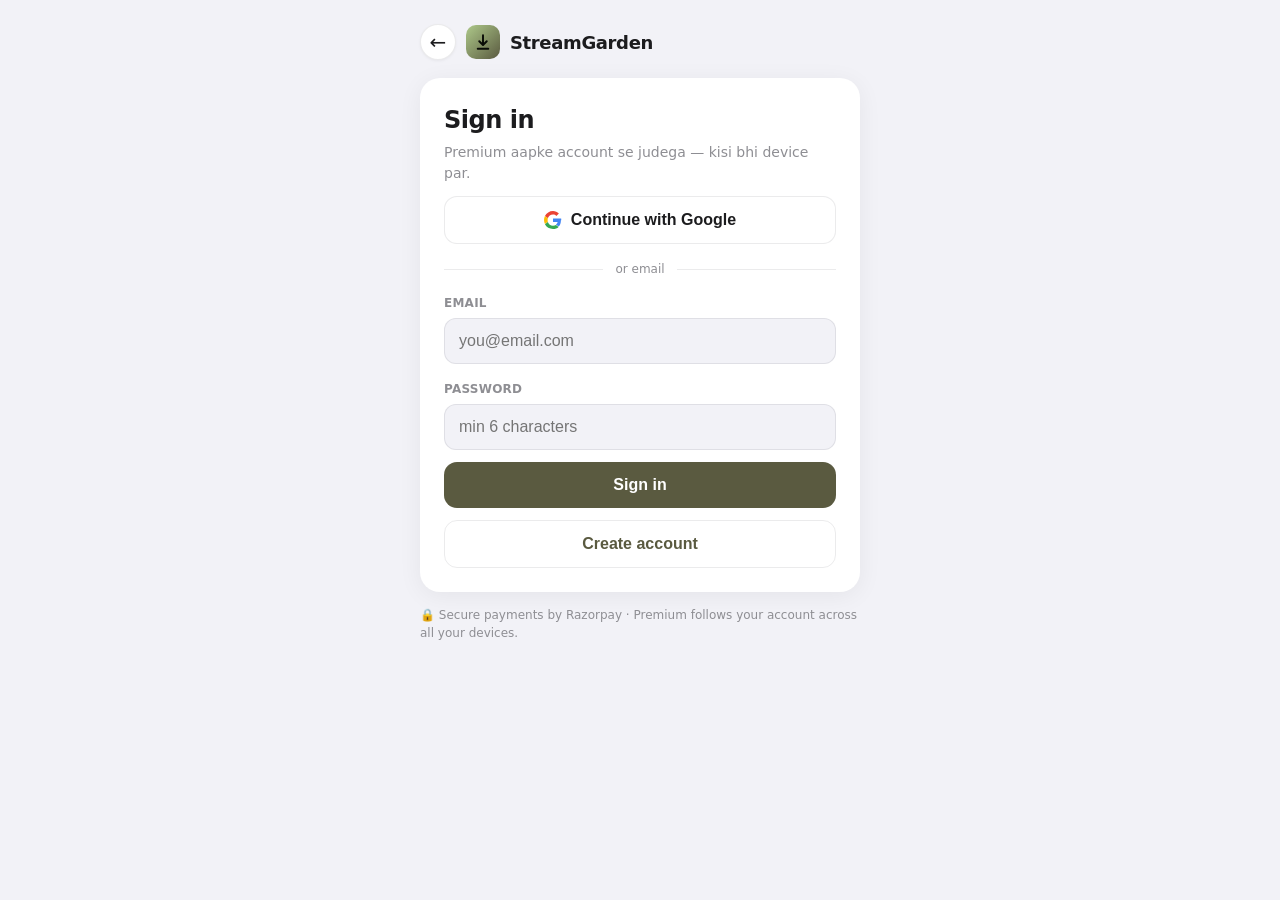
==== account.html @ 0f241e37 "account: add back/home button Co-Authored-By: Claude Opus 4.8 <noreply@anthropic.com>" ====
<!doctype html>
<html lang="en">
<head>
<meta charset="utf-8">
<meta name="viewport" content="width=device-width, initial-scale=1">
<title>StreamGarden — Account</title>
<meta name="description" content="Sign in to StreamGarden, manage your Premium plan and download the app.">
<script src="https://checkout.razorpay.com/v1/checkout.js"></script>
<style>
  :root{--bg:#F2F2F7;--card:#fff;--ink:#1C1C1E;--sub:#8E8E93;--accent:#5A5A40;--accent2:#8B9B6A;--good:#34C759;--bad:#FF3B30;--gold:#B7791F;--line:rgba(60,60,67,.1)}
  @media(prefers-color-scheme:dark){:root{--bg:#0A0C07;--card:#17170F;--ink:#F2F1E8;--sub:#98988F;--line:rgba(255,255,255,.1)}}
  *{box-sizing:border-box;margin:0;-webkit-tap-highlight-color:transparent}
  body{background:var(--bg);color:var(--ink);font:16px/1.5 -apple-system,"SF Pro Text",system-ui,"Segoe UI",sans-serif;-webkit-font-smoothing:antialiased;min-height:100vh;display:flex;flex-direction:column;align-items:center;padding:24px 16px 48px}
  .top{width:100%;max-width:440px;display:flex;align-items:center;gap:10px;margin-bottom:18px}
  .back{width:36px;height:36px;border-radius:50%;background:var(--card);border:1px solid var(--line);display:flex;align-items:center;justify-content:center;text-decoration:none;color:var(--ink);font-size:20px;flex-shrink:0;box-shadow:0 1px 3px rgba(0,0,0,.05)}
  .back:active{transform:scale(.94)}
  .homelink{display:flex;align-items:center;gap:10px;text-decoration:none;color:inherit}
  .logo{width:34px;height:34px;border-radius:10px;background:linear-gradient(135deg,#AEC98A,#5A5A40);display:flex;align-items:center;justify-content:center}
  .brand{font-weight:700;font-size:18px;letter-spacing:-.02em}
  .card{background:var(--card);border-radius:20px;padding:24px;max-width:440px;width:100%;box-shadow:0 4px 24px rgba(0,0,0,.06)}
  h1{font-size:24px;font-weight:700;letter-spacing:-.02em}
  .sub{color:var(--sub);font-size:14px;margin-top:4px}
  label{display:block;font-size:12px;font-weight:600;text-transform:uppercase;color:var(--sub);letter-spacing:.02em;margin:16px 0 6px}
  input{width:100%;background:var(--bg);color:var(--ink);border:1px solid var(--line);border-radius:12px;padding:13px 14px;font-size:16px;outline:none;transition:border-color .15s,box-shadow .15s}
  input:focus{border-color:var(--accent2);box-shadow:0 0 0 3.5px rgba(139,155,106,.18)}
  button{width:100%;margin-top:12px;border:0;border-radius:13px;padding:14px;font-size:16px;font-weight:600;background:var(--accent);color:#fff;cursor:pointer;transition:opacity .15s,transform .1s;display:flex;align-items:center;justify-content:center;gap:9px}
  button:active{transform:scale(.98);opacity:.9} button[disabled]{opacity:.5}
  button.ghost{background:transparent;color:var(--accent);border:1px solid var(--line)}
  button.google{background:#fff;color:#1C1C1E;border:1px solid var(--line)}
  button.gold{background:var(--gold)}
  .divider{display:flex;align-items:center;gap:12px;color:var(--sub);font-size:12px;margin:16px 0 4px}
  .divider::before,.divider::after{content:"";flex:1;height:1px;background:var(--line)}
  .row{display:flex;justify-content:space-between;align-items:center;padding:13px 0;border-bottom:1px solid var(--line);font-size:15px}
  .row:last-of-type{border-bottom:0}
  .row .k{color:var(--sub);font-size:13px} .row .v{font-weight:600;text-align:right;word-break:break-word;max-width:60%}
  .badge{display:inline-flex;align-items:center;gap:5px;font-weight:700;font-size:12px;padding:4px 10px;border-radius:999px}
  .badge.prem{background:rgba(183,121,31,.14);color:var(--gold)} .badge.free{background:rgba(120,120,128,.14);color:var(--sub)}
  .out{margin-top:14px;font-size:14px;padding:12px 14px;border-radius:12px;display:none}
  .out.ok{display:block;background:rgba(52,199,89,.12);color:var(--good)}
  .out.err{display:block;background:rgba(255,59,48,.12);color:var(--bad)}
  .hint{margin-top:14px;font-size:12px;color:var(--sub);line-height:1.5}
  .price{font-size:15px;color:var(--sub);margin-top:2px}
  .avatar{width:52px;height:52px;border-radius:50%;background:linear-gradient(135deg,#AEC98A,#5A5A40);display:flex;align-items:center;justify-content:center;color:#fff;font-weight:700;font-size:20px;flex-shrink:0}
  .namebox{display:flex;align-items:center;gap:13px;margin-bottom:4px}
  .pencil{background:none;border:0;padding:6px;width:auto;margin:0;color:var(--sub);cursor:pointer}
  .getapp{margin-top:16px;padding:16px;background:var(--bg);border-radius:14px}
  .getapp h3{font-size:15px;font-weight:700} .getapp p{font-size:13px;color:var(--sub);margin-top:3px}
  a.applink{display:block;text-align:center;margin-top:10px;background:var(--accent);color:#fff;text-decoration:none;border-radius:11px;padding:12px;font-weight:600;font-size:15px}
  .hidden{display:none}
</style>
</head>
<body>
  <div class="top">
    <a href="/" class="back" title="Back to home" aria-label="Back">←</a>
    <a href="/" class="homelink">
      <span class="logo"><svg width="18" height="18" viewBox="0 0 24 24" fill="none" stroke="#0A0C07" stroke-width="2.6" stroke-linecap="round" stroke-linejoin="round"><path d="M12 3v12"/><path d="m7 11 5 5 5-5"/><path d="M5 21h14"/></svg></span>
      <span class="brand">StreamGarden</span>
    </a>
  </div>

  <!-- SIGNED OUT -->
  <div id="out_card" class="card">
    <h1>Sign in</h1>
    <div class="sub">Premium aapke account se judega — kisi bhi device par.</div>
    <button class="google" id="googleBtn">
      <svg width="18" height="18" viewBox="0 0 48 48"><path fill="#EA4335" d="M24 9.5c3.5 0 6.6 1.2 9 3.6l6.7-6.7C35.6 2.4 30.1 0 24 0 14.6 0 6.4 5.4 2.5 13.3l7.8 6c1.9-5.6 7.1-9.8 13.7-9.8z"/><path fill="#4285F4" d="M46.1 24.6c0-1.6-.1-3.1-.4-4.6H24v9.1h12.4c-.5 2.9-2.1 5.3-4.6 7l7.1 5.5c4.2-3.9 6.2-9.6 6.2-17z"/><path fill="#FBBC05" d="M10.3 28.7c-.5-1.4-.7-2.9-.7-4.7s.3-3.3.7-4.7l-7.8-6C1 16.6 0 20.2 0 24s1 7.4 2.5 10.7l7.8-6z"/><path fill="#34A853" d="M24 48c6.1 0 11.3-2 15-5.5l-7.1-5.5c-2 1.4-4.6 2.2-7.9 2.2-6.6 0-11.8-4.2-13.7-9.8l-7.8 6C6.4 42.6 14.6 48 24 48z"/></svg>
      Continue with Google
    </button>
    <div class="divider">or email</div>
    <label>Email</label>
    <input id="email" type="email" placeholder="you@email.com" autocomplete="email">
    <label>Password</label>
    <input id="pw" type="password" placeholder="min 6 characters" autocomplete="current-password">
    <button id="signinBtn">Sign in</button>
    <button id="signupBtn" class="ghost">Create account</button>
    <div id="out1" class="out"></div>
  </div>

  <!-- SIGNED IN -->
  <div id="in_card" class="card hidden">
    <h1 id="welcomeHead" style="margin-bottom:4px">Welcome 🌱</h1>
    <div class="sub" id="welcomeSub" style="margin-bottom:16px">Your StreamGarden account</div>
    <div class="namebox">
      <div class="avatar" id="avatar">?</div>
      <div style="flex:1;min-width:0">
        <div id="nameRow" style="display:flex;align-items:center;gap:6px">
          <b id="uName" style="font-size:18px">You</b>
          <button class="pencil" id="editBtn" title="Edit name">✏️</button>
        </div>
        <div class="sub" id="uEmail" style="margin:0;overflow:hidden;text-overflow:ellipsis;white-space:nowrap"></div>
      </div>
    </div>
    <div id="nameEdit" class="hidden">
      <input id="nameInput" placeholder="Your name" maxlength="40">
      <button id="saveNameBtn">Save name</button>
    </div>

    <div style="margin-top:16px">
      <div class="row"><span class="k">Plan</span><span class="v"><span id="planBadge" class="badge free">Free</span></span></div>
      <div class="row" id="expRow" style="display:none"><span class="k">Valid till</span><span class="v" id="expDate">—</span></div>
      <div class="row"><span class="k">Account id</span><span class="v" style="font-family:ui-monospace,monospace;font-size:12px" id="uId">—</span></div>
    </div>

    <div id="buyWrap">
      <button id="buyBtn" class="gold">Get Premium — ₹99/year</button>
      <div class="price" style="text-align:center">Full quality · MP3 · no filename branding</div>
    </div>

    <div id="receiptWrap" class="hidden">
      <button id="receiptBtn" class="ghost">Download receipt</button>
    </div>

    <button id="signoutBtn" class="ghost" style="margin-top:14px">Sign out</button>

    <div id="getapp" class="getapp hidden">
      <h3>🎉 Premium active!</h3>
      <p>Ab StreamGarden app me isi email se sign in karo — Premium turant unlock.</p>
      <a class="applink" href="/StreamGarden.apk">📥 Download the Android app</a>
    </div>
    <div id="out2" class="out"></div>
  </div>

  <div class="hint" style="max-width:440px">🔒 Secure payments by Razorpay · Premium follows your account across all your devices.</div>

<script>
const SUPA='https://befdjbbzuyzjlyrckkxj.supabase.co';
const ANON='eyJhbGciOiJIUzI1NiIsInR5cCI6IkpXVCJ9.eyJpc3MiOiJzdXBhYmFzZSIsInJlZiI6ImJlZmRqYmJ6dXl6amx5cmNra3hqIiwicm9sZSI6ImFub24iLCJpYXQiOjE3ODQwMDIyNjYsImV4cCI6MjA5OTU3ODI2Nn0.OLJterEVLS2zIKsFv2tAZmgU0TxwXxRbfeE_sEEkHj4';
const API='https://streamgd.lzworth.in/api';
const KEY='sg_web_session';
const $=id=>document.getElementById(id);
let session=null, status=null, lastReceipt=null;

function saveS(){try{session?localStorage.setItem(KEY,JSON.stringify(session)):localStorage.removeItem(KEY)}catch(e){}}
function loadS(){try{const s=localStorage.getItem(KEY);return s?JSON.parse(s):null}catch(e){return null}}
function show(el,m,ok){el.textContent=m;el.className='out '+(ok?'ok':'err')}
function view(signedIn){$('out_card').classList.toggle('hidden',signedIn);$('in_card').classList.toggle('hidden',!signedIn)}

async function api(path,body,token){
  const r=await fetch(SUPA+path,{method:'POST',headers:{apikey:ANON,Authorization:'Bearer '+(token||ANON),'Content-Type':'application/json'},body:JSON.stringify(body)});
  return{status:r.status,data:await r.json().catch(()=>null)};
}
function setSession(d){session={t:d.access_token,r:d.refresh_token,u:{id:d.user.id,email:d.user.email}};saveS()}

async function refresh(){
  if(!session?.r)return false;
  const r=await api('/auth/v1/token?grant_type=refresh_token',{refresh_token:session.r});
  if(r.status<400&&r.data?.access_token){setSession({...r.data,user:session.u});return true}
  return false;
}
async function loadStatus(){
  let r=await api('/rest/v1/rpc/my_status',{},session.t);
  if(r.status===401&&await refresh())r=await api('/rest/v1/rpc/my_status',{},session.t);
  status=Array.isArray(r.data)?r.data[0]:r.data;
  render();
}
function render(){
  const name=status?.name||session.u.email.split('@')[0];
  const prem0=!!status?.premium;
  $('welcomeHead').textContent='Welcome, '+name+' 🌱';
  $('welcomeSub').textContent=prem0?'You’re on Premium — enjoy!':'Your StreamGarden account';
  $('uName').textContent=name;
  $('avatar').textContent=(name[0]||'?').toUpperCase();
  $('uEmail').textContent=status?.email||session.u.email;
  $('uId').textContent=session.u.id;
  const prem=!!status?.premium;
  $('planBadge').textContent=prem?'Premium':'Free';
  $('planBadge').className='badge '+(prem?'prem':'free');
  $('expRow').style.display=(prem&&status?.premium_until)?'flex':'none';
  if(prem&&status?.premium_until)$('expDate').textContent=new Date(status.premium_until).toLocaleDateString('en-IN',{day:'numeric',month:'long',year:'numeric'});
  $('buyWrap').classList.toggle('hidden',prem);
  $('receiptWrap').classList.toggle('hidden',!prem||!lastReceipt);
  view(true);
}

// ---- auth ----
$('googleBtn').onclick=()=>{location.href=SUPA+'/auth/v1/authorize?provider=google&redirect_to='+encodeURIComponent(location.origin+location.pathname)};
$('signinBtn').onclick=async()=>{
  const email=$('email').value.trim(),password=$('pw').value; if(!email||!password){show($('out1'),'Email + password daalo',false);return}
  $('signinBtn').disabled=true;show($('out1'),'Signing in…',true);
  const r=await api('/auth/v1/token?grant_type=password',{email,password});
  $('signinBtn').disabled=false;
  if(r.status<400&&r.data?.access_token){setSession(r.data);$('out1').className='out';await loadStatus()}
  else show($('out1'),'❌ '+(r.data?.error_description||r.data?.msg||'Wrong email or password'),false);
};
$('signupBtn').onclick=async()=>{
  const email=$('email').value.trim(),password=$('pw').value; if(!email||password.length<6){show($('out1'),'Email + 6+ char password',false);return}
  $('signupBtn').disabled=true;show($('out1'),'Creating account…',true);
  const r=await api('/auth/v1/signup',{email,password});
  $('signupBtn').disabled=false;
  if(r.status<400&&r.data?.access_token){setSession(r.data);$('out1').className='out';await loadStatus()}
  else if(r.status<400)show($('out1'),'Account bana — Supabase me "Confirm email" OFF karo, phir Sign in',false);
  else show($('out1'),'❌ '+(r.data?.msg||r.data?.error_description||'Signup failed'),false);
};
$('signoutBtn').onclick=()=>{session=null;status=null;lastReceipt=null;saveS();$('getapp').classList.add('hidden');view(false)};

// ---- name edit ----
$('editBtn').onclick=()=>{$('nameInput').value=status?.name||'';$('nameEdit').classList.remove('hidden')};
$('saveNameBtn').onclick=async()=>{
  const n=$('nameInput').value.trim();if(!n)return;
  await api('/rest/v1/rpc/set_my_name',{p_name:n},session.t);
  $('nameEdit').classList.add('hidden');await loadStatus();
};

// ---- buy ----
$('buyBtn').onclick=async()=>{
  $('buyBtn').disabled=true;show($('out2'),'Opening payment…',true);
  try{
    const o=await(await fetch(API+'/pay-order',{method:'POST',headers:{'Content-Type':'application/json'},body:JSON.stringify({account_id:session.u.id,app:'web'})})).json();
    if(!o.order_id)throw new Error(o.error||'order failed');
    new Razorpay({key:o.key_id,order_id:o.order_id,amount:o.amount,currency:o.currency,name:'StreamGarden',description:'Premium — 1 year',prefill:{email:session.u.email},theme:{color:'#5A5A40'},
      handler:async resp=>{
        show($('out2'),'Verifying payment…',true);
        const v=await(await fetch(API+'/pay-verify',{method:'POST',headers:{'Content-Type':'application/json'},body:JSON.stringify({razorpay_order_id:resp.razorpay_order_id,razorpay_payment_id:resp.razorpay_payment_id,razorpay_signature:resp.razorpay_signature,account_id:session.u.id})})).json();
        if(v.ok){
          lastReceipt={payment_id:resp.razorpay_payment_id,order_id:resp.razorpay_order_id,amount:o.amount/100,email:session.u.email,date:new Date(),until:v.premium_until};
          $('out2').className='out';await loadStatus();$('getapp').classList.remove('hidden');
        }else show($('out2'),'❌ '+(v.error||'verify failed'),false);
        $('buyBtn').disabled=false;
      },
      modal:{ondismiss:()=>{show($('out2'),'Payment cancelled',false);$('buyBtn').disabled=false}}}).open();
  }catch(e){show($('out2'),'❌ '+e.message,false);$('buyBtn').disabled=false}
};

// ---- receipt ----
$('receiptBtn').onclick=()=>{
  const r=lastReceipt;if(!r)return;
  const txt=
`STREAMGARDEN — PAYMENT RECEIPT
================================

Plan:            Premium (1 year)
Amount:          Rs ${r.amount}.00
Status:          PAID

Email:           ${r.email}
Payment ID:      ${r.payment_id}
Order ID:        ${r.order_id}
Date:            ${r.date.toLocaleString('en-IN')}
Valid till:      ${new Date(r.until).toLocaleDateString('en-IN',{day:'numeric',month:'long',year:'numeric'})}

Thank you for supporting StreamGarden 🌱
streamgd.lzworth.in`;
  const blob=new Blob([txt],{type:'text/plain'});
  const a=document.createElement('a');a.href=URL.createObjectURL(blob);a.download='StreamGarden-receipt-'+r.payment_id+'.txt';a.click();
};

// ---- boot: restore session (Google hash OR saved) ----
(function(){
  const h=new URLSearchParams(location.hash.replace(/^#/,''));
  const at=h.get('access_token');
  if(at){
    history.replaceState(null,'',location.pathname);
    let uid='',email='';try{const p=JSON.parse(atob(at.split('.')[1].replace(/-/g,'+').replace(/_/g,'/')));uid=p.sub;email=p.email||''}catch(e){}
    session={t:at,r:h.get('refresh_token')||'',u:{id:uid,email}};saveS();
    loadStatus();return;
  }
  session=loadS();
  if(session)loadStatus(); else view(false);
})();
</script>
</body>
</html>
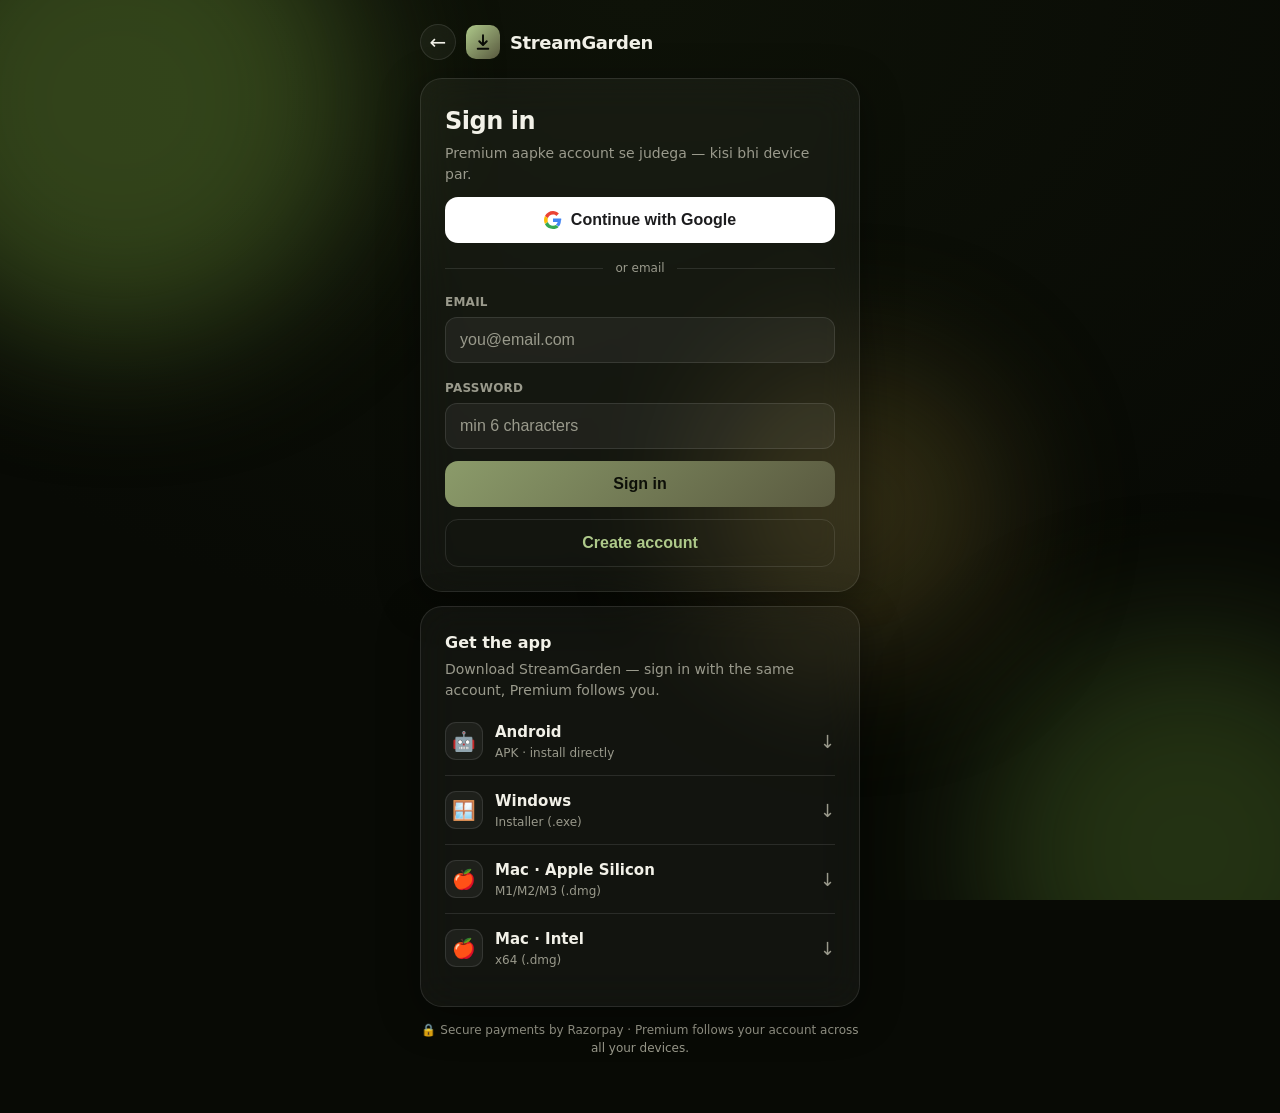
==== commit ca3e2b63: "account: dark theme + animated aurora background + all-platform app downloads (Android/Windows/Mac) " ====
--- a/account.html
+++ b/account.html
@@ -4,52 +4,85 @@
 <meta charset="utf-8">
 <meta name="viewport" content="width=device-width, initial-scale=1">
 <title>StreamGarden — Account</title>
-<meta name="description" content="Sign in to StreamGarden, manage your Premium plan and download the app.">
+<meta name="description" content="Sign in to StreamGarden, manage your Premium plan and download the app for Android, Windows and Mac.">
 <script src="https://checkout.razorpay.com/v1/checkout.js"></script>
 <style>
-  :root{--bg:#F2F2F7;--card:#fff;--ink:#1C1C1E;--sub:#8E8E93;--accent:#5A5A40;--accent2:#8B9B6A;--good:#34C759;--bad:#FF3B30;--gold:#B7791F;--line:rgba(60,60,67,.1)}
-  @media(prefers-color-scheme:dark){:root{--bg:#0A0C07;--card:#17170F;--ink:#F2F1E8;--sub:#98988F;--line:rgba(255,255,255,.1)}}
+  :root{
+    --ink:#F2F1E8; --sub:#9a9a8c; --sage:#AEC98A; --moss:#5A5A40; --moss2:#8B9B6A;
+    --gold:#E0B24C; --good:#5CD08A; --bad:#FF6B5E;
+    --card:rgba(255,255,255,.045); --line:rgba(255,255,255,.10); --fieldbg:rgba(255,255,255,.05);
+  }
   *{box-sizing:border-box;margin:0;-webkit-tap-highlight-color:transparent}
-  body{background:var(--bg);color:var(--ink);font:16px/1.5 -apple-system,"SF Pro Text",system-ui,"Segoe UI",sans-serif;-webkit-font-smoothing:antialiased;min-height:100vh;display:flex;flex-direction:column;align-items:center;padding:24px 16px 48px}
+  html,body{min-height:100%}
+  body{background:#080A05;color:var(--ink);font:16px/1.5 -apple-system,"SF Pro Text",system-ui,"Segoe UI",sans-serif;
+       -webkit-font-smoothing:antialiased;position:relative;overflow-x:hidden;
+       display:flex;flex-direction:column;align-items:center;padding:24px 16px 56px}
+  /* animated aurora background */
+  .bg{position:fixed;inset:0;z-index:-1;overflow:hidden;background:radial-gradient(120% 120% at 50% 0%,#0e1208 0%,#080A05 60%)}
+  .blob{position:absolute;border-radius:50%;filter:blur(70px);opacity:.5;will-change:transform}
+  .b1{width:480px;height:480px;background:#5A7A2E;top:-140px;left:-120px;animation:f1 18s ease-in-out infinite}
+  .b2{width:420px;height:420px;background:#3f5a22;bottom:-160px;right:-120px;animation:f2 22s ease-in-out infinite}
+  .b3{width:300px;height:300px;background:#7a6a2e;top:40%;left:55%;opacity:.35;animation:f3 26s ease-in-out infinite}
+  @keyframes f1{0%,100%{transform:translate(0,0) scale(1)}50%{transform:translate(80px,60px) scale(1.15)}}
+  @keyframes f2{0%,100%{transform:translate(0,0) scale(1)}50%{transform:translate(-70px,-50px) scale(1.1)}}
+  @keyframes f3{0%,100%{transform:translate(0,0) scale(1)}50%{transform:translate(-60px,40px) scale(1.2)}}
+  @media (prefers-reduced-motion:reduce){.blob{animation:none}}
+
   .top{width:100%;max-width:440px;display:flex;align-items:center;gap:10px;margin-bottom:18px}
-  .back{width:36px;height:36px;border-radius:50%;background:var(--card);border:1px solid var(--line);display:flex;align-items:center;justify-content:center;text-decoration:none;color:var(--ink);font-size:20px;flex-shrink:0;box-shadow:0 1px 3px rgba(0,0,0,.05)}
+  .back{width:36px;height:36px;border-radius:50%;background:var(--card);border:1px solid var(--line);display:flex;align-items:center;justify-content:center;text-decoration:none;color:var(--ink);font-size:20px;flex-shrink:0;backdrop-filter:blur(10px)}
   .back:active{transform:scale(.94)}
   .homelink{display:flex;align-items:center;gap:10px;text-decoration:none;color:inherit}
   .logo{width:34px;height:34px;border-radius:10px;background:linear-gradient(135deg,#AEC98A,#5A5A40);display:flex;align-items:center;justify-content:center}
   .brand{font-weight:700;font-size:18px;letter-spacing:-.02em}
-  .card{background:var(--card);border-radius:20px;padding:24px;max-width:440px;width:100%;box-shadow:0 4px 24px rgba(0,0,0,.06)}
+
+  .card{background:var(--card);border:1px solid var(--line);border-radius:22px;padding:24px;max-width:440px;width:100%;
+        backdrop-filter:blur(20px);box-shadow:0 10px 40px rgba(0,0,0,.4)}
   h1{font-size:24px;font-weight:700;letter-spacing:-.02em}
   .sub{color:var(--sub);font-size:14px;margin-top:4px}
   label{display:block;font-size:12px;font-weight:600;text-transform:uppercase;color:var(--sub);letter-spacing:.02em;margin:16px 0 6px}
-  input{width:100%;background:var(--bg);color:var(--ink);border:1px solid var(--line);border-radius:12px;padding:13px 14px;font-size:16px;outline:none;transition:border-color .15s,box-shadow .15s}
-  input:focus{border-color:var(--accent2);box-shadow:0 0 0 3.5px rgba(139,155,106,.18)}
-  button{width:100%;margin-top:12px;border:0;border-radius:13px;padding:14px;font-size:16px;font-weight:600;background:var(--accent);color:#fff;cursor:pointer;transition:opacity .15s,transform .1s;display:flex;align-items:center;justify-content:center;gap:9px}
+  input{width:100%;background:var(--fieldbg);color:var(--ink);border:1px solid var(--line);border-radius:12px;padding:13px 14px;font-size:16px;outline:none;transition:border-color .15s,box-shadow .15s}
+  input:focus{border-color:var(--moss2);box-shadow:0 0 0 3.5px rgba(139,155,106,.22)}
+  input::placeholder{color:var(--sub)}
+  button{width:100%;margin-top:12px;border:0;border-radius:13px;padding:14px;font-size:16px;font-weight:600;
+         background:linear-gradient(135deg,#8B9B6A,#5A5A40);color:#0d0f08;cursor:pointer;transition:opacity .15s,transform .1s;
+         display:flex;align-items:center;justify-content:center;gap:9px}
   button:active{transform:scale(.98);opacity:.9} button[disabled]{opacity:.5}
-  button.ghost{background:transparent;color:var(--accent);border:1px solid var(--line)}
-  button.google{background:#fff;color:#1C1C1E;border:1px solid var(--line)}
-  button.gold{background:var(--gold)}
+  button.ghost{background:transparent;color:var(--sage);border:1px solid var(--line)}
+  button.google{background:#fff;color:#1C1C1E;border:0}
+  button.gold{background:linear-gradient(135deg,#E8C766,#C9982E);color:#221a06}
   .divider{display:flex;align-items:center;gap:12px;color:var(--sub);font-size:12px;margin:16px 0 4px}
   .divider::before,.divider::after{content:"";flex:1;height:1px;background:var(--line)}
   .row{display:flex;justify-content:space-between;align-items:center;padding:13px 0;border-bottom:1px solid var(--line);font-size:15px}
   .row:last-of-type{border-bottom:0}
   .row .k{color:var(--sub);font-size:13px} .row .v{font-weight:600;text-align:right;word-break:break-word;max-width:60%}
   .badge{display:inline-flex;align-items:center;gap:5px;font-weight:700;font-size:12px;padding:4px 10px;border-radius:999px}
-  .badge.prem{background:rgba(183,121,31,.14);color:var(--gold)} .badge.free{background:rgba(120,120,128,.14);color:var(--sub)}
+  .badge.prem{background:rgba(224,178,76,.18);color:var(--gold)} .badge.free{background:rgba(255,255,255,.1);color:var(--sub)}
   .out{margin-top:14px;font-size:14px;padding:12px 14px;border-radius:12px;display:none}
-  .out.ok{display:block;background:rgba(52,199,89,.12);color:var(--good)}
-  .out.err{display:block;background:rgba(255,59,48,.12);color:var(--bad)}
-  .hint{margin-top:14px;font-size:12px;color:var(--sub);line-height:1.5}
-  .price{font-size:15px;color:var(--sub);margin-top:2px}
-  .avatar{width:52px;height:52px;border-radius:50%;background:linear-gradient(135deg,#AEC98A,#5A5A40);display:flex;align-items:center;justify-content:center;color:#fff;font-weight:700;font-size:20px;flex-shrink:0}
+  .out.ok{display:block;background:rgba(92,208,138,.14);color:var(--good)}
+  .out.err{display:block;background:rgba(255,107,94,.14);color:var(--bad)}
+  .hint{margin-top:14px;font-size:12px;color:var(--sub);line-height:1.5;max-width:440px;text-align:center}
+  .price{font-size:14px;color:var(--sub);margin-top:6px;text-align:center}
+  .avatar{width:52px;height:52px;border-radius:50%;background:linear-gradient(135deg,#AEC98A,#5A5A40);display:flex;align-items:center;justify-content:center;color:#0d0f08;font-weight:700;font-size:20px;flex-shrink:0}
   .namebox{display:flex;align-items:center;gap:13px;margin-bottom:4px}
-  .pencil{background:none;border:0;padding:6px;width:auto;margin:0;color:var(--sub);cursor:pointer}
-  .getapp{margin-top:16px;padding:16px;background:var(--bg);border-radius:14px}
+  .pencil{background:none;border:0;padding:6px;width:auto;margin:0;color:var(--sub);cursor:pointer;font-size:15px}
+  .getapp{margin-top:16px;padding:16px;background:rgba(224,178,76,.08);border:1px solid rgba(224,178,76,.2);border-radius:14px}
   .getapp h3{font-size:15px;font-weight:700} .getapp p{font-size:13px;color:var(--sub);margin-top:3px}
-  a.applink{display:block;text-align:center;margin-top:10px;background:var(--accent);color:#fff;text-decoration:none;border-radius:11px;padding:12px;font-weight:600;font-size:15px}
+  a.applink{display:block;text-align:center;margin-top:10px;background:linear-gradient(135deg,#8B9B6A,#5A5A40);color:#0d0f08;text-decoration:none;border-radius:11px;padding:12px;font-weight:600;font-size:15px}
+  /* download all platforms */
+  .dl h3{font-size:16px;font-weight:700}
+  .dlrow{display:flex;align-items:center;gap:12px;padding:13px 0;border-bottom:1px solid var(--line);text-decoration:none;color:var(--ink)}
+  .dlrow:last-child{border-bottom:0}
+  .dlrow:active{opacity:.7}
+  .dlic{width:38px;height:38px;border-radius:11px;background:var(--fieldbg);border:1px solid var(--line);display:flex;align-items:center;justify-content:center;flex-shrink:0;font-size:19px}
+  .dlrow .t{flex:1;min-width:0}
+  .dlrow .t b{font-size:15px;font-weight:600} .dlrow .t span{display:block;font-size:12px;color:var(--sub)}
+  .dlrow .arrow{color:var(--sub);font-size:18px}
   .hidden{display:none}
 </style>
 </head>
 <body>
+  <div class="bg"><div class="blob b1"></div><div class="blob b2"></div><div class="blob b3"></div></div>
+
   <div class="top">
     <a href="/" class="back" title="Back to home" aria-label="Back">←</a>
     <a href="/" class="homelink">
@@ -103,7 +136,7 @@
 
     <div id="buyWrap">
       <button id="buyBtn" class="gold">Get Premium — ₹99/year</button>
-      <div class="price" style="text-align:center">Full quality · MP3 · no filename branding</div>
+      <div class="price">Full quality · MP3 · no filename branding</div>
     </div>
 
     <div id="receiptWrap" class="hidden">
@@ -120,7 +153,33 @@
     <div id="out2" class="out"></div>
   </div>
 
-  <div class="hint" style="max-width:440px">🔒 Secure payments by Razorpay · Premium follows your account across all your devices.</div>
+  <!-- GET THE APP — all platforms -->
+  <div class="card dl" style="margin-top:14px">
+    <h3>Get the app</h3>
+    <div class="sub" style="margin-bottom:6px">Download StreamGarden — sign in with the same account, Premium follows you.</div>
+    <a class="dlrow" href="/StreamGarden.apk">
+      <span class="dlic">🤖</span>
+      <span class="t"><b>Android</b><span>APK · install directly</span></span>
+      <span class="arrow">↓</span>
+    </a>
+    <a class="dlrow" href="https://github.com/Obitouchiha002/streamgarden-pc/releases/download/v1.13/StreamGarden-Setup.exe">
+      <span class="dlic">🪟</span>
+      <span class="t"><b>Windows</b><span>Installer (.exe)</span></span>
+      <span class="arrow">↓</span>
+    </a>
+    <a class="dlrow" href="https://github.com/Obitouchiha002/streamgarden-mac/releases/download/v1.13/StreamGarden-mac-arm64.dmg">
+      <span class="dlic">🍎</span>
+      <span class="t"><b>Mac · Apple Silicon</b><span>M1/M2/M3 (.dmg)</span></span>
+      <span class="arrow">↓</span>
+    </a>
+    <a class="dlrow" href="https://github.com/Obitouchiha002/streamgarden-mac/releases/download/v1.13/StreamGarden-mac-x64.dmg">
+      <span class="dlic">🍎</span>
+      <span class="t"><b>Mac · Intel</b><span>x64 (.dmg)</span></span>
+      <span class="arrow">↓</span>
+    </a>
+  </div>
+
+  <div class="hint">🔒 Secure payments by Razorpay · Premium follows your account across all your devices.</div>
 
 <script>
 const SUPA='https://befdjbbzuyzjlyrckkxj.supabase.co';
@@ -155,14 +214,13 @@
 }
 function render(){
   const name=status?.name||session.u.email.split('@')[0];
-  const prem0=!!status?.premium;
+  const prem=!!status?.premium;
   $('welcomeHead').textContent='Welcome, '+name+' 🌱';
-  $('welcomeSub').textContent=prem0?'You’re on Premium — enjoy!':'Your StreamGarden account';
+  $('welcomeSub').textContent=prem?'You’re on Premium — enjoy!':'Your StreamGarden account';
   $('uName').textContent=name;
   $('avatar').textContent=(name[0]||'?').toUpperCase();
   $('uEmail').textContent=status?.email||session.u.email;
   $('uId').textContent=session.u.id;
-  const prem=!!status?.premium;
   $('planBadge').textContent=prem?'Premium':'Free';
   $('planBadge').className='badge '+(prem?'prem':'free');
   $('expRow').style.display=(prem&&status?.premium_until)?'flex':'none';
@@ -172,7 +230,6 @@
   view(true);
 }
 
-// ---- auth ----
 $('googleBtn').onclick=()=>{location.href=SUPA+'/auth/v1/authorize?provider=google&redirect_to='+encodeURIComponent(location.origin+location.pathname)};
 $('signinBtn').onclick=async()=>{
   const email=$('email').value.trim(),password=$('pw').value; if(!email||!password){show($('out1'),'Email + password daalo',false);return}
@@ -193,7 +250,6 @@
 };
 $('signoutBtn').onclick=()=>{session=null;status=null;lastReceipt=null;saveS();$('getapp').classList.add('hidden');view(false)};
 
-// ---- name edit ----
 $('editBtn').onclick=()=>{$('nameInput').value=status?.name||'';$('nameEdit').classList.remove('hidden')};
 $('saveNameBtn').onclick=async()=>{
   const n=$('nameInput').value.trim();if(!n)return;
@@ -201,7 +257,6 @@
   $('nameEdit').classList.add('hidden');await loadStatus();
 };
 
-// ---- buy ----
 $('buyBtn').onclick=async()=>{
   $('buyBtn').disabled=true;show($('out2'),'Opening payment…',true);
   try{
@@ -221,7 +276,6 @@
   }catch(e){show($('out2'),'❌ '+e.message,false);$('buyBtn').disabled=false}
 };
 
-// ---- receipt ----
 $('receiptBtn').onclick=()=>{
   const r=lastReceipt;if(!r)return;
   const txt=
@@ -238,13 +292,12 @@
 Date:            ${r.date.toLocaleString('en-IN')}
 Valid till:      ${new Date(r.until).toLocaleDateString('en-IN',{day:'numeric',month:'long',year:'numeric'})}
 
-Thank you for supporting StreamGarden 🌱
+Thank you for supporting StreamGarden.
 streamgd.lzworth.in`;
   const blob=new Blob([txt],{type:'text/plain'});
   const a=document.createElement('a');a.href=URL.createObjectURL(blob);a.download='StreamGarden-receipt-'+r.payment_id+'.txt';a.click();
 };
 
-// ---- boot: restore session (Google hash OR saved) ----
 (function(){
   const h=new URLSearchParams(location.hash.replace(/^#/,''));
   const at=h.get('access_token');
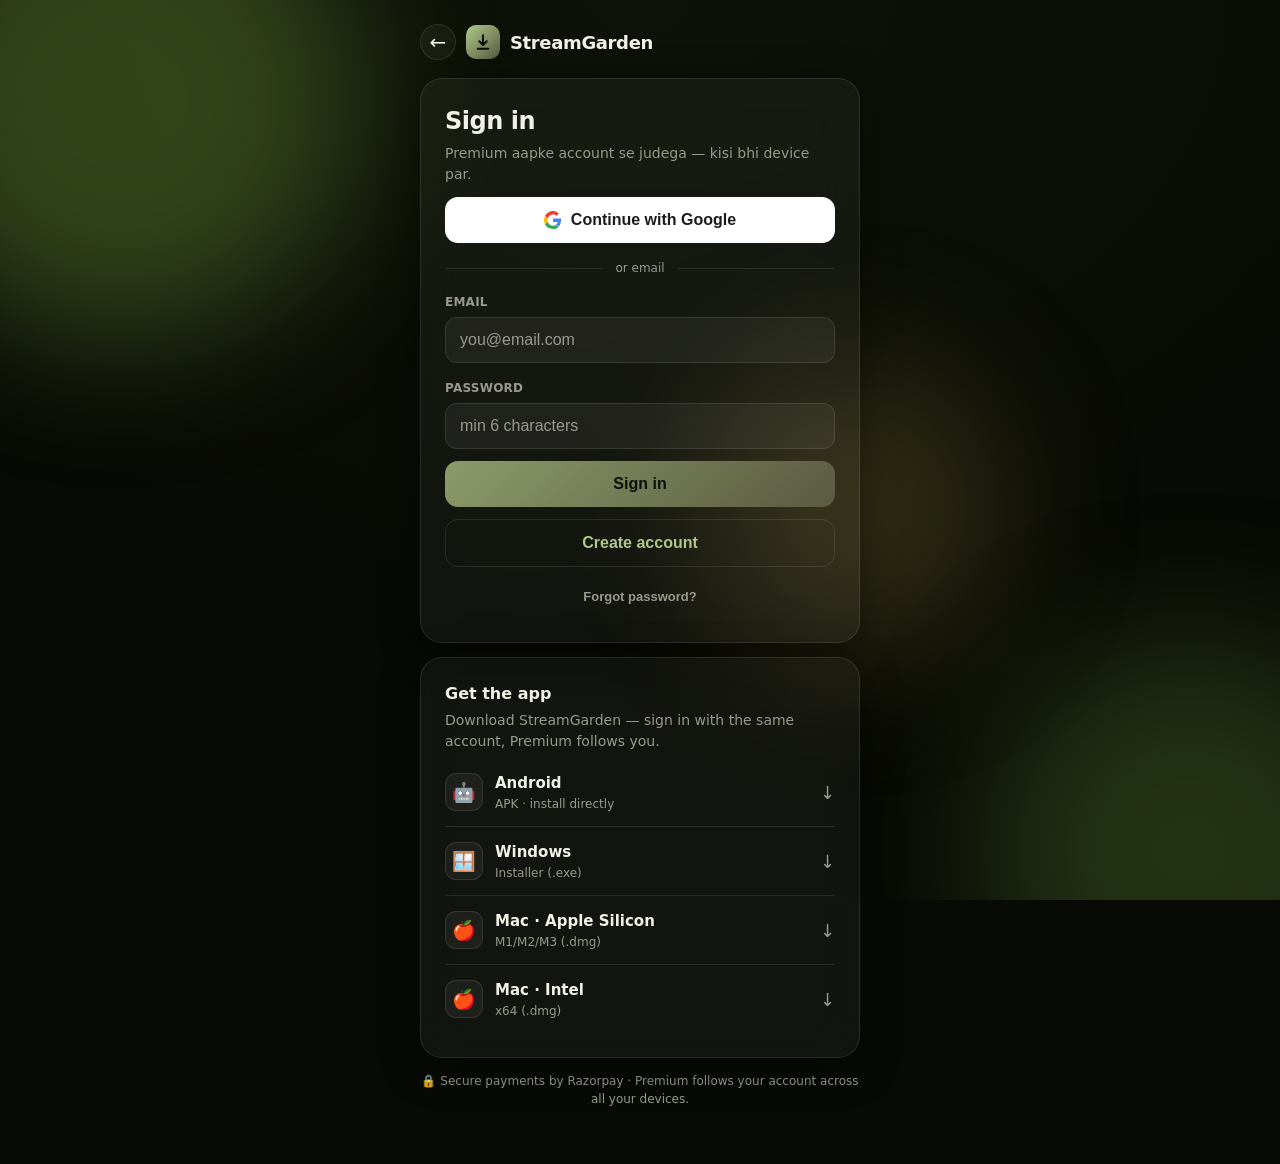
==== commit aad97d1d: "account.html: forgot password + reset-password flow Co-Authored-By: Claude Opus 4.8 <noreply@anthrop" ====
--- a/account.html
+++ b/account.html
@@ -106,7 +106,18 @@
     <input id="pw" type="password" placeholder="min 6 characters" autocomplete="current-password">
     <button id="signinBtn">Sign in</button>
     <button id="signupBtn" class="ghost">Create account</button>
+    <button id="forgotBtn" class="ghost" style="border:0;color:var(--sub);font-size:13px;margin-top:8px">Forgot password?</button>
     <div id="out1" class="out"></div>
+  </div>
+
+  <!-- RESET PASSWORD (shown when arriving from a reset email link) -->
+  <div id="reset_card" class="card hidden">
+    <h1>Set a new password</h1>
+    <div class="sub">Choose a new password for your account.</div>
+    <label>New password</label>
+    <input id="newpw" type="password" placeholder="min 6 characters" autocomplete="new-password">
+    <button id="setpwBtn">Save new password</button>
+    <div id="out3" class="out"></div>
   </div>
 
   <!-- SIGNED IN -->
@@ -162,7 +173,7 @@
       <span class="t"><b>Android</b><span>APK · install directly</span></span>
       <span class="arrow">↓</span>
     </a>
-    <a class="dlrow" href="https://github.com/Obitouchiha002/streamgarden-pc/releases/download/v1.13/StreamGarden-Setup.exe">
+    <a class="dlrow" href="https://github.com/Obitouchiha002/streamgarden-pc/releases/download/v1.15/StreamGarden-Setup.exe">
       <span class="dlic">🪟</span>
       <span class="t"><b>Windows</b><span>Installer (.exe)</span></span>
       <span class="arrow">↓</span>
@@ -298,9 +309,34 @@
   const a=document.createElement('a');a.href=URL.createObjectURL(blob);a.download='StreamGarden-receipt-'+r.payment_id+'.txt';a.click();
 };
 
+let recoveryToken='';
+$('forgotBtn').onclick=async()=>{
+  const email=$('email').value.trim(); if(!email){show($('out1'),'Pehle apna email daalo',false);return}
+  $('forgotBtn').disabled=true;show($('out1'),'Sending reset link…',true);
+  const r=await api('/auth/v1/recover',{email,redirect_to:location.origin+location.pathname});
+  $('forgotBtn').disabled=false;
+  if(r.status<400){$('out1').className='out ok';$('out1').textContent='✅ Reset link sent — open the email and set a new password.';}
+  else show($('out1'),'❌ '+(r.data?.msg||r.data?.error_description||'Could not send reset'),false);
+};
+$('setpwBtn').onclick=async()=>{
+  const pw=$('newpw').value; if(pw.length<6){show($('out3'),'Min 6 characters',false);return}
+  $('setpwBtn').disabled=true;show($('out3'),'Saving…',true);
+  const r=await fetch(SUPA+'/auth/v1/user',{method:'PUT',headers:{apikey:ANON,Authorization:'Bearer '+recoveryToken,'Content-Type':'application/json'},body:JSON.stringify({password:pw})});
+  $('setpwBtn').disabled=false;
+  if(r.ok){show($('out3'),'✅ Password changed — now sign in.',true);setTimeout(()=>{$('reset_card').classList.add('hidden');view(false);},1600);}
+  else{const d=await r.json().catch(()=>({}));show($('out3'),'❌ '+(d.msg||'Failed — request a new reset link'),false);}
+};
+
 (function(){
   const h=new URLSearchParams(location.hash.replace(/^#/,''));
   const at=h.get('access_token');
+  // Arriving from a password-reset email: show the "set new password" form.
+  if(at && h.get('type')==='recovery'){
+    history.replaceState(null,'',location.pathname);
+    recoveryToken=at;
+    $('out_card').classList.add('hidden');$('in_card').classList.add('hidden');$('reset_card').classList.remove('hidden');
+    return;
+  }
   if(at){
     history.replaceState(null,'',location.pathname);
     let uid='',email='';try{const p=JSON.parse(atob(at.split('.')[1].replace(/-/g,'+').replace(/_/g,'/')));uid=p.sub;email=p.email||''}catch(e){}
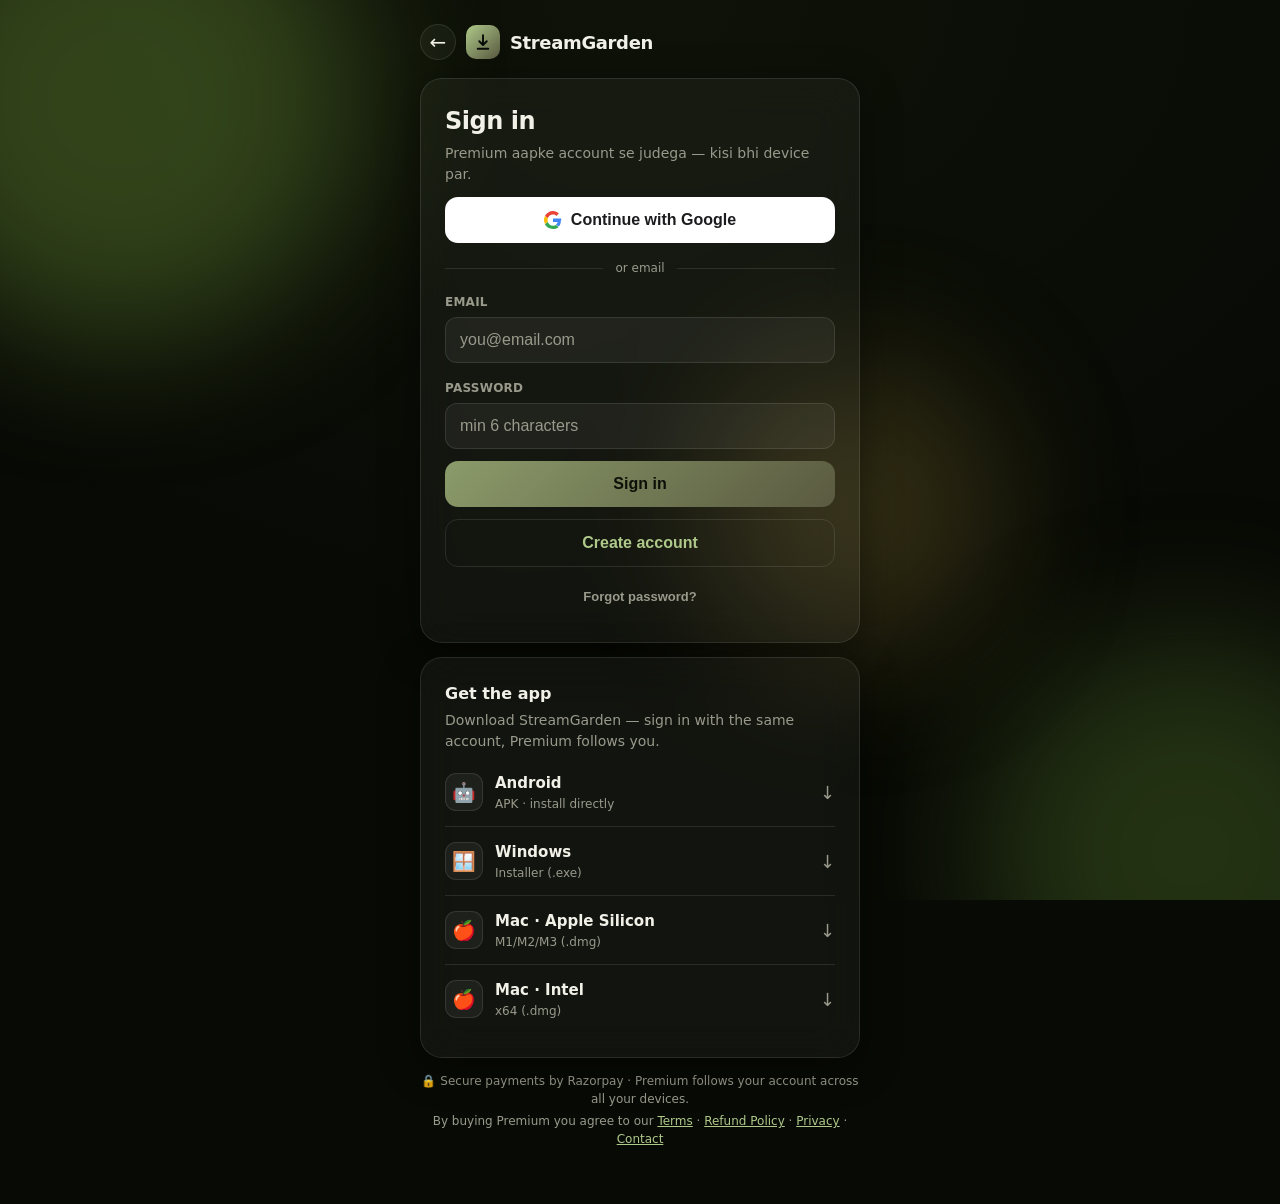
==== commit 72f44c20: "Link legal pages from account/checkout page (Razorpay requirement) Co-Authored-By: Claude Opus 4.8 <" ====
--- a/account.html
+++ b/account.html
@@ -192,6 +192,14 @@
 
   <div class="hint">🔒 Secure payments by Razorpay · Premium follows your account across all your devices.</div>
 
+  <div class="hint" style="margin-top:4px">
+    By buying Premium you agree to our
+    <a href="/terms.html" style="color:var(--sage)">Terms</a> ·
+    <a href="/refund.html" style="color:var(--sage)">Refund Policy</a> ·
+    <a href="/privacy.html" style="color:var(--sage)">Privacy</a> ·
+    <a href="/contact.html" style="color:var(--sage)">Contact</a>
+  </div>
+
 <script>
 const SUPA='https://befdjbbzuyzjlyrckkxj.supabase.co';
 const ANON='eyJhbGciOiJIUzI1NiIsInR5cCI6IkpXVCJ9.eyJpc3MiOiJzdXBhYmFzZSIsInJlZiI6ImJlZmRqYmJ6dXl6amx5cmNra3hqIiwicm9sZSI6ImFub24iLCJpYXQiOjE3ODQwMDIyNjYsImV4cCI6MjA5OTU3ODI2Nn0.OLJterEVLS2zIKsFv2tAZmgU0TxwXxRbfeE_sEEkHj4';
@@ -328,10 +336,23 @@
 };
 
 (function(){
+  // Tokens can arrive in the hash (#access_token=…&type=recovery) or, depending on the
+  // Supabase flow, in the query (?access_token=… / ?error=…). Read both.
   const h=new URLSearchParams(location.hash.replace(/^#/,''));
-  const at=h.get('access_token');
+  const q=new URLSearchParams(location.search.replace(/^\?/,''));
+  const get=(k)=>h.get(k)||q.get(k);
+  const at=get('access_token');
+  const type=get('type');
+  const err=get('error_description')||get('error');
+  // Expired / already-used reset link: tell the user instead of silently doing nothing.
+  if(err && (type==='recovery'||get('error_code'))){
+    history.replaceState(null,'',location.pathname);
+    $('out_card').classList.add('hidden');$('in_card').classList.remove('hidden');
+    show($('out1'),'❌ '+decodeURIComponent(err)+' — request a new reset link below.',false);
+    return;
+  }
   // Arriving from a password-reset email: show the "set new password" form.
-  if(at && h.get('type')==='recovery'){
+  if(at && type==='recovery'){
     history.replaceState(null,'',location.pathname);
     recoveryToken=at;
     $('out_card').classList.add('hidden');$('in_card').classList.add('hidden');$('reset_card').classList.remove('hidden');
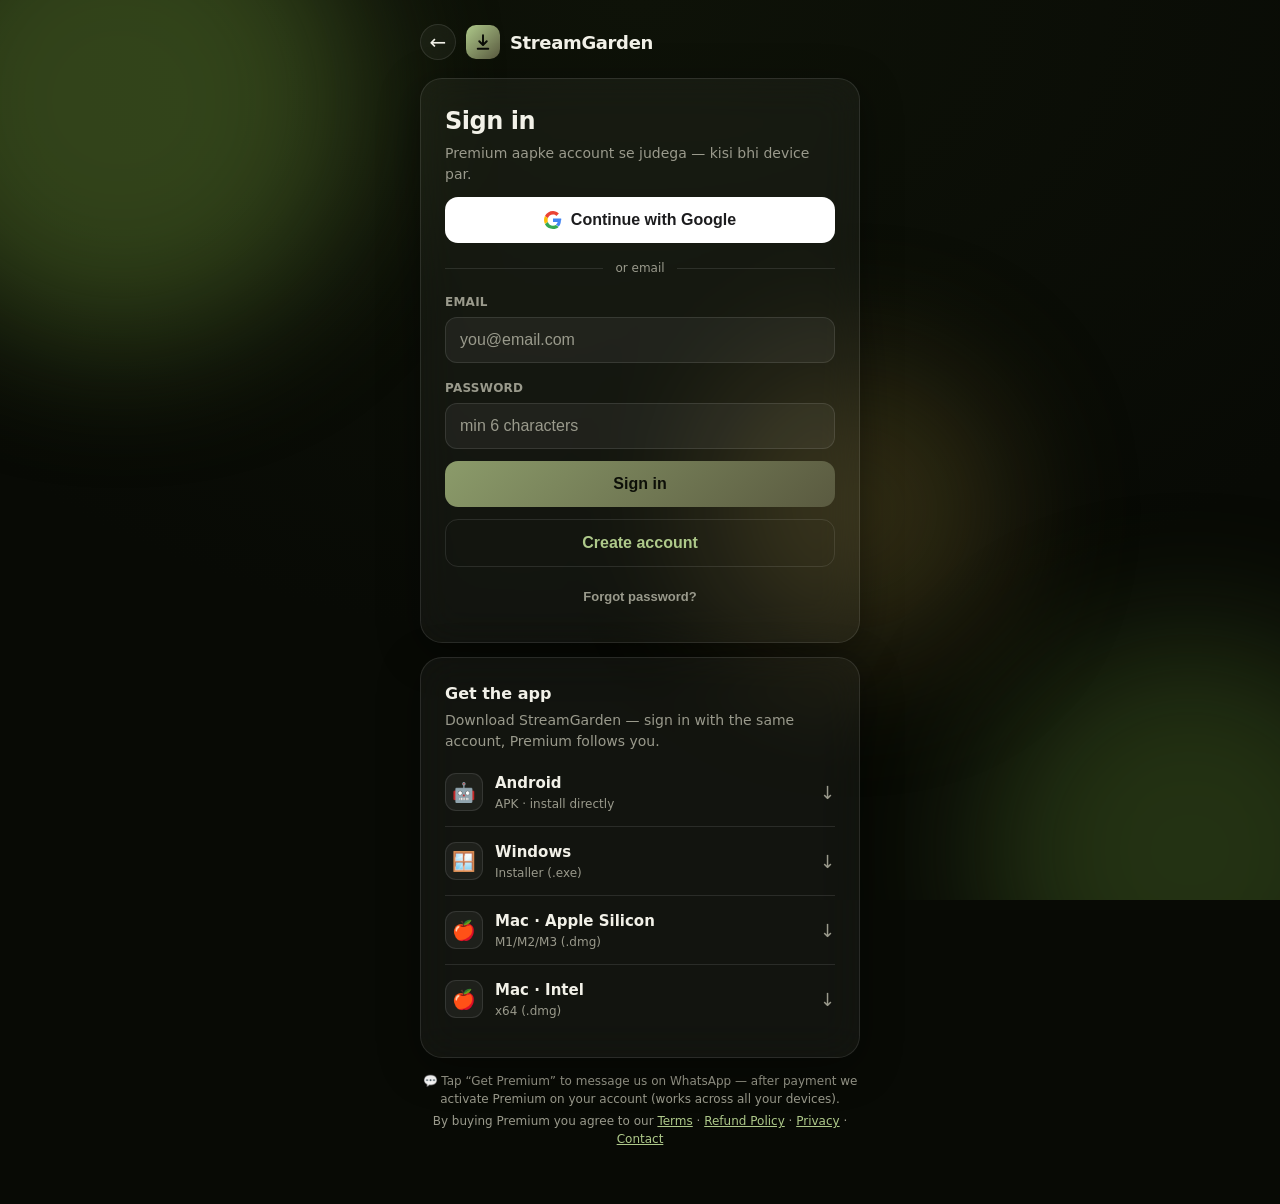
==== commit 48ae221a: "Premium buy → WhatsApp manual flow (Razorpay paused); admin grants premium by email Co-Authored-By: " ====
--- a/account.html
+++ b/account.html
@@ -190,7 +190,7 @@
     </a>
   </div>
 
-  <div class="hint">🔒 Secure payments by Razorpay · Premium follows your account across all your devices.</div>
+  <div class="hint">💬 Tap “Get Premium” to message us on WhatsApp — after payment we activate Premium on your account (works across all your devices).</div>
 
   <div class="hint" style="margin-top:4px">
     By buying Premium you agree to our
@@ -276,23 +276,15 @@
   $('nameEdit').classList.add('hidden');await loadStatus();
 };
 
-$('buyBtn').onclick=async()=>{
-  $('buyBtn').disabled=true;show($('out2'),'Opening payment…',true);
-  try{
-    const o=await(await fetch(API+'/pay-order',{method:'POST',headers:{'Content-Type':'application/json'},body:JSON.stringify({account_id:session.u.id,app:'web'})})).json();
-    if(!o.order_id)throw new Error(o.error||'order failed');
-    new Razorpay({key:o.key_id,order_id:o.order_id,amount:o.amount,currency:o.currency,name:'StreamGarden',description:'Premium — 1 year',prefill:{email:session.u.email},theme:{color:'#5A5A40'},
-      handler:async resp=>{
-        show($('out2'),'Verifying payment…',true);
-        const v=await(await fetch(API+'/pay-verify',{method:'POST',headers:{'Content-Type':'application/json'},body:JSON.stringify({razorpay_order_id:resp.razorpay_order_id,razorpay_payment_id:resp.razorpay_payment_id,razorpay_signature:resp.razorpay_signature,account_id:session.u.id})})).json();
-        if(v.ok){
-          lastReceipt={payment_id:resp.razorpay_payment_id,order_id:resp.razorpay_order_id,amount:o.amount/100,email:session.u.email,date:new Date(),until:v.premium_until};
-          $('out2').className='out';await loadStatus();$('getapp').classList.remove('hidden');
-        }else show($('out2'),'❌ '+(v.error||'verify failed'),false);
-        $('buyBtn').disabled=false;
-      },
-      modal:{ondismiss:()=>{show($('out2'),'Payment cancelled',false);$('buyBtn').disabled=false}}}).open();
-  }catch(e){show($('out2'),'❌ '+e.message,false);$('buyBtn').disabled=false}
+// Premium is sold manually over WhatsApp: open a chat pre-filled with the buyer's account email,
+// so we can take payment and then grant permanent premium from the admin panel.
+const WHATSAPP_NUMBER='918800628376';
+$('buyBtn').onclick=()=>{
+  const email=session?.u?.email||'';
+  if(!email){show($('out2'),'Pehle sign in karo',false);return}
+  const text=encodeURIComponent(`Hi! I want StreamGarden Premium (₹99/year).\n\nEmail: ${email}`);
+  window.open('https://wa.me/'+WHATSAPP_NUMBER+'?text='+text,'_blank');
+  show($('out2'),'✅ WhatsApp par apni detail bhej do — payment ke baad Premium activate ho jayega.',true);
 };
 
 $('receiptBtn').onclick=()=>{
